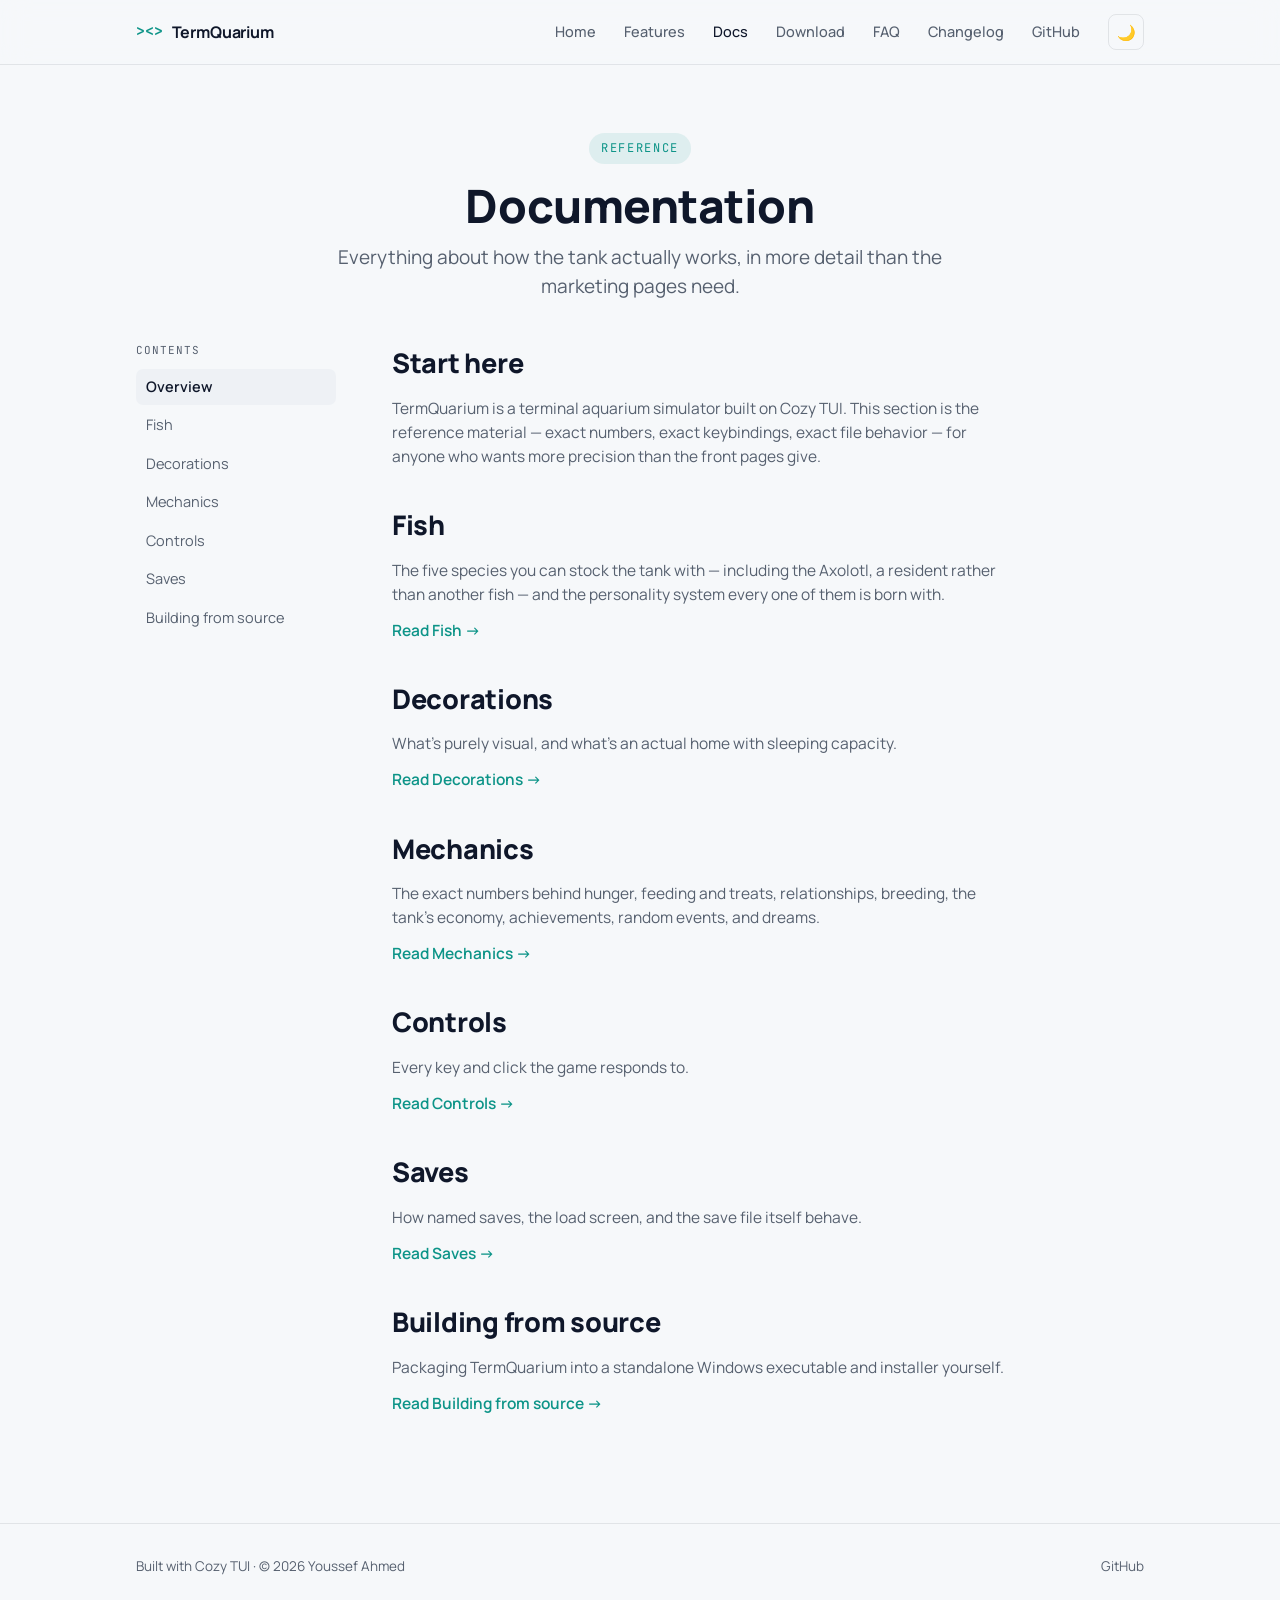
==== examples/aquarium/website/documentation/index.html @ ce991adc "feat(termquarium): cloud saves, forest exploration, ambience, and the docs site Aquarium example wor" ====
<!doctype html>
<html lang="en">
<head>
<meta charset="utf-8" />
<meta name="viewport" content="width=device-width, initial-scale=1" />
<title>Documentation — TermQuarium</title>
<meta name="description" content="Reference documentation for TermQuarium: species, decorations, mechanics, controls, saves, and building from source." />
<link rel="icon" href="data:image/svg+xml,%3Csvg xmlns='http://www.w3.org/2000/svg' viewBox='0 0 100 100'%3E%3Ctext y='.9em' font-size='90'%3E%F0%9F%90%A0%3C/text%3E%3C/svg%3E" />
<link rel="preconnect" href="https://fonts.googleapis.com" />
<link rel="preconnect" href="https://fonts.gstatic.com" crossorigin />
<link href="https://fonts.googleapis.com/css2?family=Manrope:wght@400;500;600;700;800&family=JetBrains+Mono:wght@400;500;600&display=swap" rel="stylesheet" />
<link rel="stylesheet" href="../styles.css" />
</head>
<body>

  <nav class="nav">
    <div class="wrap">
      <a class="logo" href="../index.html"><span class="glyph">&gt;&lt;&gt;</span>TermQuarium</a>
      <div class="nav-right">
        <div class="nav-links" id="navLinks">
          <a class="link" href="../index.html">Home</a>
          <a class="link" href="../features.html">Features</a>
          <a class="link" href="index.html" aria-current="page">Docs</a>
          <a class="link" href="../download.html">Download</a>
          <a class="link" href="../faq.html">FAQ</a>
          <a class="link" href="../changelog.html">Changelog</a>
          <a class="link" href="https://github.com/youssefahmed2017/TermQuarium">GitHub</a>
        </div>
        <div class="nav-actions">
          <button class="icon-btn" id="themeToggle" aria-label="Toggle day/night theme" title="Toggle day/night theme">🌙</button>
          <button class="icon-btn nav-toggle" id="navToggle" aria-label="Open menu" aria-expanded="false" aria-controls="navLinks">☰</button>
        </div>
      </div>
    </div>
  </nav>

  <header class="hero page-hero">
    <div class="wrap">
      <span class="eyebrow">Reference</span>
      <h1>Documentation</h1>
      <p class="lede">Everything about how the tank actually works, in more detail than the marketing pages need.</p>
    </div>
  </header>

  <main>
    <section class="tight">
      <div class="wrap">
        <div class="docs-shell">
          <nav class="docs-sidebar" aria-label="Documentation">
            <span class="kicker">Contents</span>
            <a href="index.html" aria-current="page">Overview</a>
            <a href="fish.html">Fish</a>
            <a href="decorations.html">Decorations</a>
            <a href="mechanics.html">Mechanics</a>
            <a href="controls.html">Controls</a>
            <a href="saves.html">Saves</a>
            <a href="building.html">Building from source</a>
          </nav>
          <div class="docs-content">
            <h2>Start here</h2>
            <p>TermQuarium is a terminal aquarium simulator built on Cozy TUI. This section is the reference material — exact numbers, exact keybindings, exact file behavior — for anyone who wants more precision than the front pages give.</p>

            <h2>Fish</h2>
            <p>The five species you can stock the tank with — including the Axolotl, a resident rather than another fish — and the personality system every one of them is born with.</p>
            <p><a href="fish.html" style="color:var(--accent);text-decoration:none;font-weight:600">Read Fish →</a></p>

            <h2>Decorations</h2>
            <p>What's purely visual, and what's an actual home with sleeping capacity.</p>
            <p><a href="decorations.html" style="color:var(--accent);text-decoration:none;font-weight:600">Read Decorations →</a></p>

            <h2>Mechanics</h2>
            <p>The exact numbers behind hunger, feeding and treats, relationships, breeding, the tank's economy, achievements, random events, and dreams.</p>
            <p><a href="mechanics.html" style="color:var(--accent);text-decoration:none;font-weight:600">Read Mechanics →</a></p>

            <h2>Controls</h2>
            <p>Every key and click the game responds to.</p>
            <p><a href="controls.html" style="color:var(--accent);text-decoration:none;font-weight:600">Read Controls →</a></p>

            <h2>Saves</h2>
            <p>How named saves, the load screen, and the save file itself behave.</p>
            <p><a href="saves.html" style="color:var(--accent);text-decoration:none;font-weight:600">Read Saves →</a></p>

            <h2>Building from source</h2>
            <p>Packaging TermQuarium into a standalone Windows executable and installer yourself.</p>
            <p><a href="building.html" style="color:var(--accent);text-decoration:none;font-weight:600">Read Building from source →</a></p>
          </div>
        </div>
      </div>
    </section>
  </main>

  <footer>
    <div class="wrap">
      <span>Built with <a href="https://github.com/youssefahmed2017/cozy_tui">Cozy TUI</a> · © 2026 Youssef Ahmed</span>
      <span><a href="https://github.com/youssefahmed2017/TermQuarium">GitHub</a></span>
    </div>
  </footer>

<script src="../script.js"></script>
</body>
</html>
---- examples/aquarium/website/styles.css ----
:root {
  --bg: #0a0e14;
  --surface: #11161f;
  --surface-2: #171d29;
  --border: rgba(148, 163, 184, 0.13);
  --border-strong: rgba(148, 163, 184, 0.24);
  --ink: #eef2f6;
  --ink-muted: #7c8798;
  --accent: #2dd4bf;
  --accent-ink: #04211d;
  --accent-soft: rgba(45, 212, 191, 0.14);
  --amber: #f5a623;
  --glow: rgba(45, 212, 191, 0.22);
}
@media (prefers-color-scheme: light) {
  :root {
    --bg: #f6f8fa;
    --surface: #ffffff;
    --surface-2: #eef1f5;
    --border: rgba(15, 23, 42, 0.09);
    --border-strong: rgba(15, 23, 42, 0.16);
    --ink: #0f172a;
    --ink-muted: #56606f;
    --accent: #0d9488;
    --accent-ink: #f0fdfa;
    --accent-soft: rgba(13, 148, 136, 0.1);
    --glow: rgba(13, 148, 136, 0.16);
  }
}
:root[data-theme="dark"] {
  --bg: #0a0e14; --surface: #11161f; --surface-2: #171d29;
  --border: rgba(148, 163, 184, 0.13); --border-strong: rgba(148, 163, 184, 0.24);
  --ink: #eef2f6; --ink-muted: #7c8798;
  --accent: #2dd4bf; --accent-ink: #04211d; --accent-soft: rgba(45, 212, 191, 0.14);
  --glow: rgba(45, 212, 191, 0.22);
}
:root[data-theme="light"] {
  --bg: #f6f8fa; --surface: #ffffff; --surface-2: #eef1f5;
  --border: rgba(15, 23, 42, 0.09); --border-strong: rgba(15, 23, 42, 0.16);
  --ink: #0f172a; --ink-muted: #56606f;
  --accent: #0d9488; --accent-ink: #f0fdfa; --accent-soft: rgba(13, 148, 136, 0.1);
  --glow: rgba(13, 148, 136, 0.16);
}

* { box-sizing: border-box; }
html { color-scheme: dark light; scroll-behavior: smooth; }
body {
  margin: 0;
  background: var(--bg);
  color: var(--ink);
  font-family: "Manrope", system-ui, sans-serif;
  font-size: 16px;
  line-height: 1.55;
  -webkit-font-smoothing: antialiased;
  transition: background 0.25s ease, color 0.25s ease;
  overflow-x: hidden;
}
.mono { font-family: "JetBrains Mono", ui-monospace, Menlo, Consolas, monospace; }
h1, h2, h3 { text-wrap: balance; margin: 0; letter-spacing: -0.01em; }
p { margin: 0; }
a { color: inherit; }
::selection { background: var(--accent); color: var(--accent-ink); }
:focus-visible { outline: 2px solid var(--accent); outline-offset: 3px; border-radius: 2px; }

.wrap { max-width: 1120px; margin: 0 auto; padding: 0 clamp(20px, 5vw, 56px); }

/* ---------------------------- nav ---------------------------- */
.nav {
  position: sticky; top: 0; z-index: 20;
  background: color-mix(in srgb, var(--bg) 82%, transparent);
  backdrop-filter: blur(14px);
  border-bottom: 1px solid var(--border);
}
.nav .wrap { display: flex; align-items: center; justify-content: space-between; height: 64px; position: relative; }
.logo { display: flex; align-items: center; gap: 9px; font-weight: 700; font-size: 16px; letter-spacing: -0.01em; text-decoration: none; color: var(--ink); }
.logo .glyph { font-family: "JetBrains Mono", monospace; color: var(--accent); font-size: 15px; }
.nav-right { display: flex; align-items: center; gap: clamp(16px, 2.6vw, 28px); }
.nav-links { display: flex; align-items: center; gap: clamp(16px, 2.6vw, 28px); font-size: 14.5px; }
.nav-links a.link { text-decoration: none; color: var(--ink-muted); font-weight: 500; white-space: nowrap; }
.nav-links a.link:hover, .nav-links a.link[aria-current="page"] { color: var(--ink); }
.nav-actions { display: flex; align-items: center; gap: 10px; flex: none; }
.icon-btn {
  font-family: inherit; background: none; border: 1px solid var(--border);
  color: var(--ink); border-radius: 8px; width: 36px; height: 36px;
  display: grid; place-items: center; cursor: pointer; font-size: 15px; flex: none;
}
.icon-btn:hover { border-color: var(--border-strong); }
.nav-toggle { display: none; font-size: 17px; }
.btn {
  font-family: "Manrope", sans-serif; font-weight: 700; font-size: 14.5px;
  text-decoration: none; padding: 10px 18px; border-radius: 8px;
  display: inline-flex; align-items: center; gap: 8px; border: 1px solid transparent;
  transition: transform 0.15s ease, filter 0.15s ease, border-color 0.15s ease;
}
.btn-primary { background: var(--accent); color: var(--accent-ink); }
.btn-primary:hover { filter: brightness(1.08); transform: translateY(-1px); }
.btn-ghost { border-color: var(--border-strong); color: var(--ink); }
.btn-ghost:hover { border-color: var(--accent); color: var(--accent); }

/* ---------------------------- hero ---------------------------- */
.hero { padding: clamp(64px, 10vw, 120px) 0 clamp(48px, 7vw, 84px); text-align: center; }
.hero.page-hero { padding: clamp(44px, 6vw, 68px) 0 clamp(28px, 4vw, 40px); }
.eyebrow {
  font-family: "JetBrains Mono", monospace; text-transform: uppercase; letter-spacing: 0.14em;
  font-size: 12px; color: var(--accent); margin-bottom: 18px; display: inline-flex;
  align-items: center; gap: 8px; background: var(--accent-soft); padding: 6px 12px; border-radius: 999px;
}
.hero h1 {
  font-size: clamp(38px, 6.4vw, 68px); font-weight: 800; line-height: 1.03;
  max-width: 18ch; margin: 0 auto 20px;
}
.hero.page-hero h1 { font-size: clamp(30px, 4.4vw, 46px); max-width: 22ch; margin-bottom: 14px; }
.hero h1 .accent-text { color: var(--accent); }
.hero p.lede { font-size: clamp(16px, 2vw, 19px); color: var(--ink-muted); max-width: 52ch; margin: 0 auto 34px; }
.hero.page-hero p.lede { margin-bottom: 0; }
.cta-row { display: flex; flex-wrap: wrap; gap: 14px; justify-content: center; margin-bottom: clamp(48px, 8vw, 76px); }
.cta-row .btn { padding: 13px 24px; font-size: 15px; }

/* ---- terminal-chrome panel, reused for code/shell snippets ---- */
.plate-frame {
  position: relative;
  background: var(--surface);
  border: 1px solid var(--border-strong);
  border-radius: 14px;
  box-shadow: 0 40px 80px -30px rgba(0, 0, 0, 0.55);
  overflow: hidden;
  text-align: left;
  max-width: 860px;
  margin: 0 auto;
}
.plate-titlebar {
  display: flex; align-items: center; gap: 10px; padding: 11px 18px;
  border-bottom: 1px solid var(--border); background: var(--surface-2);
}
.plate-titlebar .tab {
  font-family: "JetBrains Mono", monospace; font-size: 12px; color: var(--ink-muted);
  display: flex; align-items: center; gap: 7px;
}
.plate-titlebar .tab .led { width: 6px; height: 6px; border-radius: 50%; background: var(--accent); box-shadow: 0 0 6px var(--glow); }
.plate-titlebar .status { margin-left: auto; font-family: "JetBrains Mono", monospace; font-size: 11.5px; color: var(--ink-muted); }
.tank {
  font-family: "JetBrains Mono", monospace; font-size: 13px; line-height: 1.55;
  padding: 20px 22px 22px; color: #b9c4d6; overflow-x: auto; white-space: pre;
  position: relative; min-height: 240px;
}
.plant { color: #57a869; }
.rock { color: #6b7385; }
.castle-roof { color: #d3a24a; }
.goldfish { color: #ecc24c; }
.angelfish { color: var(--accent); }
.betta { color: #e2685f; }

/* ---------------------------- sections ---------------------------- */
section { padding: clamp(56px, 8vw, 96px) 0; }
section.tight { padding-top: 0; }
.section-head { max-width: 56ch; margin-bottom: clamp(32px, 5vw, 52px); }
.section-head .eyebrow { background: none; padding: 0; }
.section-head h2 { font-size: clamp(26px, 3.2vw, 34px); font-weight: 800; margin-top: 10px; }
.section-head p { color: var(--ink-muted); margin-top: 10px; font-size: 15.5px; }

/* ---- feature rows ---- */
.feature-list { display: grid; gap: 0; }
.feature {
  display: grid; grid-template-columns: 160px 1fr; gap: 28px;
  padding: 26px 0; border-top: 1px solid var(--border);
}
.feature:last-child { border-bottom: 1px solid var(--border); }
.feature .tag {
  font-family: "JetBrains Mono", monospace; font-size: 12px; text-transform: uppercase;
  letter-spacing: 0.09em; color: var(--accent); padding-top: 4px;
}
.feature h3 { font-size: 18.5px; font-weight: 700; margin-bottom: 7px; }
.feature p { color: var(--ink-muted); font-size: 15px; max-width: 60ch; }

/* ---- card grid (species / decorations) ---- */
.card-grid { display: grid; grid-template-columns: repeat(auto-fit, minmax(210px, 1fr)); gap: 1px; background: var(--border); border: 1px solid var(--border); border-radius: 12px; overflow: hidden; }
.card-grid .card { background: var(--surface); padding: 26px 22px; display: flex; flex-direction: column; gap: 8px; }
.card-grid .card .glyph { font-family: "JetBrains Mono", monospace; font-size: 24px; }
.card-grid .card h3 { font-size: 17px; font-weight: 700; }
.card-grid .card p { font-size: 14px; color: var(--ink-muted); }
.card-grid .card .price { font-family: "JetBrains Mono", monospace; font-size: 12px; color: var(--ink-muted); margin-top: auto; padding-top: 8px; }

.note-card {
  border: 1px dashed var(--border-strong); border-radius: 12px; padding: 18px 22px;
  color: var(--ink-muted); font-size: 14.5px; margin-top: 28px;
}
.note-card b { color: var(--ink); }

/* ---- home teaser grid ---- */
.teaser-grid { display: grid; grid-template-columns: repeat(auto-fit, minmax(220px, 1fr)); gap: 16px; }
.teaser-card {
  background: var(--surface); border: 1px solid var(--border); border-radius: 12px;
  padding: 22px; text-decoration: none; color: var(--ink);
  transition: border-color 0.15s ease, transform 0.15s ease;
  display: flex; flex-direction: column; gap: 6px;
}
.teaser-card:hover { border-color: var(--border-strong); transform: translateY(-2px); }
.teaser-card .tag { font-family: "JetBrains Mono", monospace; font-size: 11.5px; text-transform: uppercase; letter-spacing: 0.09em; color: var(--accent); }
.teaser-card h3 { font-size: 16.5px; font-weight: 700; }
.teaser-card p { font-size: 14px; color: var(--ink-muted); }


/* ---- documentation shell (sidebar + content) ---- */
.docs-shell { display: grid; grid-template-columns: 200px 1fr; gap: clamp(28px, 5vw, 56px); align-items: start; }
.docs-sidebar { position: sticky; top: 84px; display: flex; flex-direction: column; gap: 2px; }
.docs-sidebar .kicker { font-family: "JetBrains Mono", monospace; font-size: 11px; text-transform: uppercase; letter-spacing: 0.09em; color: var(--ink-muted); margin-bottom: 8px; }
.docs-sidebar a { text-decoration: none; color: var(--ink-muted); font-size: 14.5px; padding: 7px 10px; border-radius: 7px; }
.docs-sidebar a:hover { color: var(--ink); background: var(--surface); }
.docs-sidebar a[aria-current="page"] { color: var(--ink); background: var(--surface-2); font-weight: 600; }
.docs-content h2 { font-size: clamp(22px, 2.6vw, 27px); font-weight: 800; margin: 36px 0 12px; }
.docs-content h2:first-child { margin-top: 0; }
.docs-content p { color: var(--ink-muted); font-size: 15.5px; margin-bottom: 12px; max-width: 68ch; }
.docs-content ul, .docs-content ol { color: var(--ink-muted); font-size: 15px; max-width: 68ch; padding-left: 20px; margin-bottom: 12px; }
.docs-content li { margin-bottom: 6px; }
.docs-content table { border-collapse: collapse; width: 100%; margin: 8px 0 20px; font-size: 14.5px; }
.docs-content th, .docs-content td { text-align: left; padding: 9px 14px; border-bottom: 1px solid var(--border); }
.docs-content th { color: var(--ink-muted); font-weight: 600; font-family: "JetBrains Mono", monospace; font-size: 12px; text-transform: uppercase; letter-spacing: 0.06em; }
.docs-content kbd { font-family: "JetBrains Mono", monospace; font-size: 12.5px; background: var(--surface-2); border: 1px solid var(--border-strong); border-radius: 5px; padding: 2px 7px; color: var(--ink); }
.docs-table-wrap { overflow-x: auto; }
@media (max-width: 760px) {
  .docs-shell { grid-template-columns: 1fr; }
  .docs-sidebar { position: static; flex-direction: row; flex-wrap: wrap; }
}

/* ---- FAQ ---- */
.faq-list { display: grid; gap: 1px; background: var(--border); border: 1px solid var(--border); border-radius: 12px; overflow: hidden; }
.faq-item { background: var(--surface); padding: 20px 24px; }
.faq-item h3 { font-size: 15.5px; font-weight: 700; margin-bottom: 6px; }
.faq-item p { font-size: 14.5px; color: var(--ink-muted); }

/* ---- Changelog ---- */
.changelog-entry { border-top: 1px solid var(--border); padding: 28px 0; }
.changelog-entry:last-child { border-bottom: 1px solid var(--border); }
.changelog-head { display: flex; align-items: baseline; gap: 12px; margin-bottom: 14px; flex-wrap: wrap; }
.changelog-version { font-family: "JetBrains Mono", monospace; font-weight: 600; font-size: 15px; }
.changelog-date { font-size: 13px; color: var(--ink-muted); }
.changelog-group { margin-bottom: 12px; }
.changelog-group:last-child { margin-bottom: 0; }
.changelog-group .kind { font-family: "JetBrains Mono", monospace; font-size: 11.5px; text-transform: uppercase; letter-spacing: 0.09em; color: var(--accent); margin-bottom: 6px; display: block; }
.changelog-group ul { margin: 0; padding-left: 18px; color: var(--ink-muted); font-size: 14.5px; }
.changelog-group li { margin-bottom: 4px; }
.changelog-badge {
  font-family: "JetBrains Mono", monospace; font-size: 10.5px; text-transform: uppercase;
  letter-spacing: 0.08em; color: var(--ink-muted); background: var(--surface-2);
  border: 1px dashed var(--border-strong); border-radius: 999px; padding: 3px 10px;
}
.changelog-entry.is-planned .changelog-group .kind { color: var(--ink-muted); }

/* ---- download ---- */
.download {
  background: linear-gradient(160deg, var(--surface), var(--surface-2));
  border: 1px solid var(--border-strong); border-radius: 16px;
  padding: clamp(36px, 5vw, 56px); display: grid; grid-template-columns: 1.2fr 1fr; gap: 36px; align-items: center;
}
.download h2 { font-size: clamp(24px, 3vw, 30px); font-weight: 800; margin-bottom: 12px; }
.download p { color: var(--ink-muted); font-size: 15.5px; max-width: 46ch; }
.req-row { display: flex; flex-wrap: wrap; gap: 10px 20px; margin-top: 22px; font-family: "JetBrains Mono", monospace; font-size: 12.5px; color: var(--ink-muted); }
.req-row span { display: flex; align-items: center; gap: 7px; }
.req-row span::before { content: ""; width: 5px; height: 5px; border-radius: 50%; background: var(--accent); }
.download-actions { display: flex; flex-direction: column; gap: 12px; }
.download-actions .btn { justify-content: center; padding: 14px 22px; font-size: 15px; }
.filesize { font-size: 12px; color: var(--ink-muted); text-align: center; font-family: "JetBrains Mono", monospace; }

footer { border-top: 1px solid var(--border); padding: 32px 0 44px; }
footer .wrap { display: flex; flex-wrap: wrap; gap: 16px; align-items: center; justify-content: space-between; font-size: 13.5px; color: var(--ink-muted); }
footer a { color: var(--ink-muted); text-decoration: none; }
footer a:hover { color: var(--accent); }

@media (max-width: 760px) {
  .download { grid-template-columns: 1fr; }
  .vignette-section .wrap { grid-template-columns: 1fr; }
  .feature { grid-template-columns: 1fr; gap: 6px; }

  .nav-toggle { display: grid; }
  .nav-links { display: none; }
  .nav.is-open .nav-links {
    display: flex; flex-direction: column; align-items: stretch; gap: 2px;
    position: absolute; top: 64px; left: 0; right: 0;
    background: var(--surface); border-bottom: 1px solid var(--border);
    padding: 8px 20px 18px;
    box-shadow: 0 24px 40px -24px rgba(0, 0, 0, 0.45);
  }
  .nav.is-open .nav-links .link { display: block; padding: 10px 2px; }
}
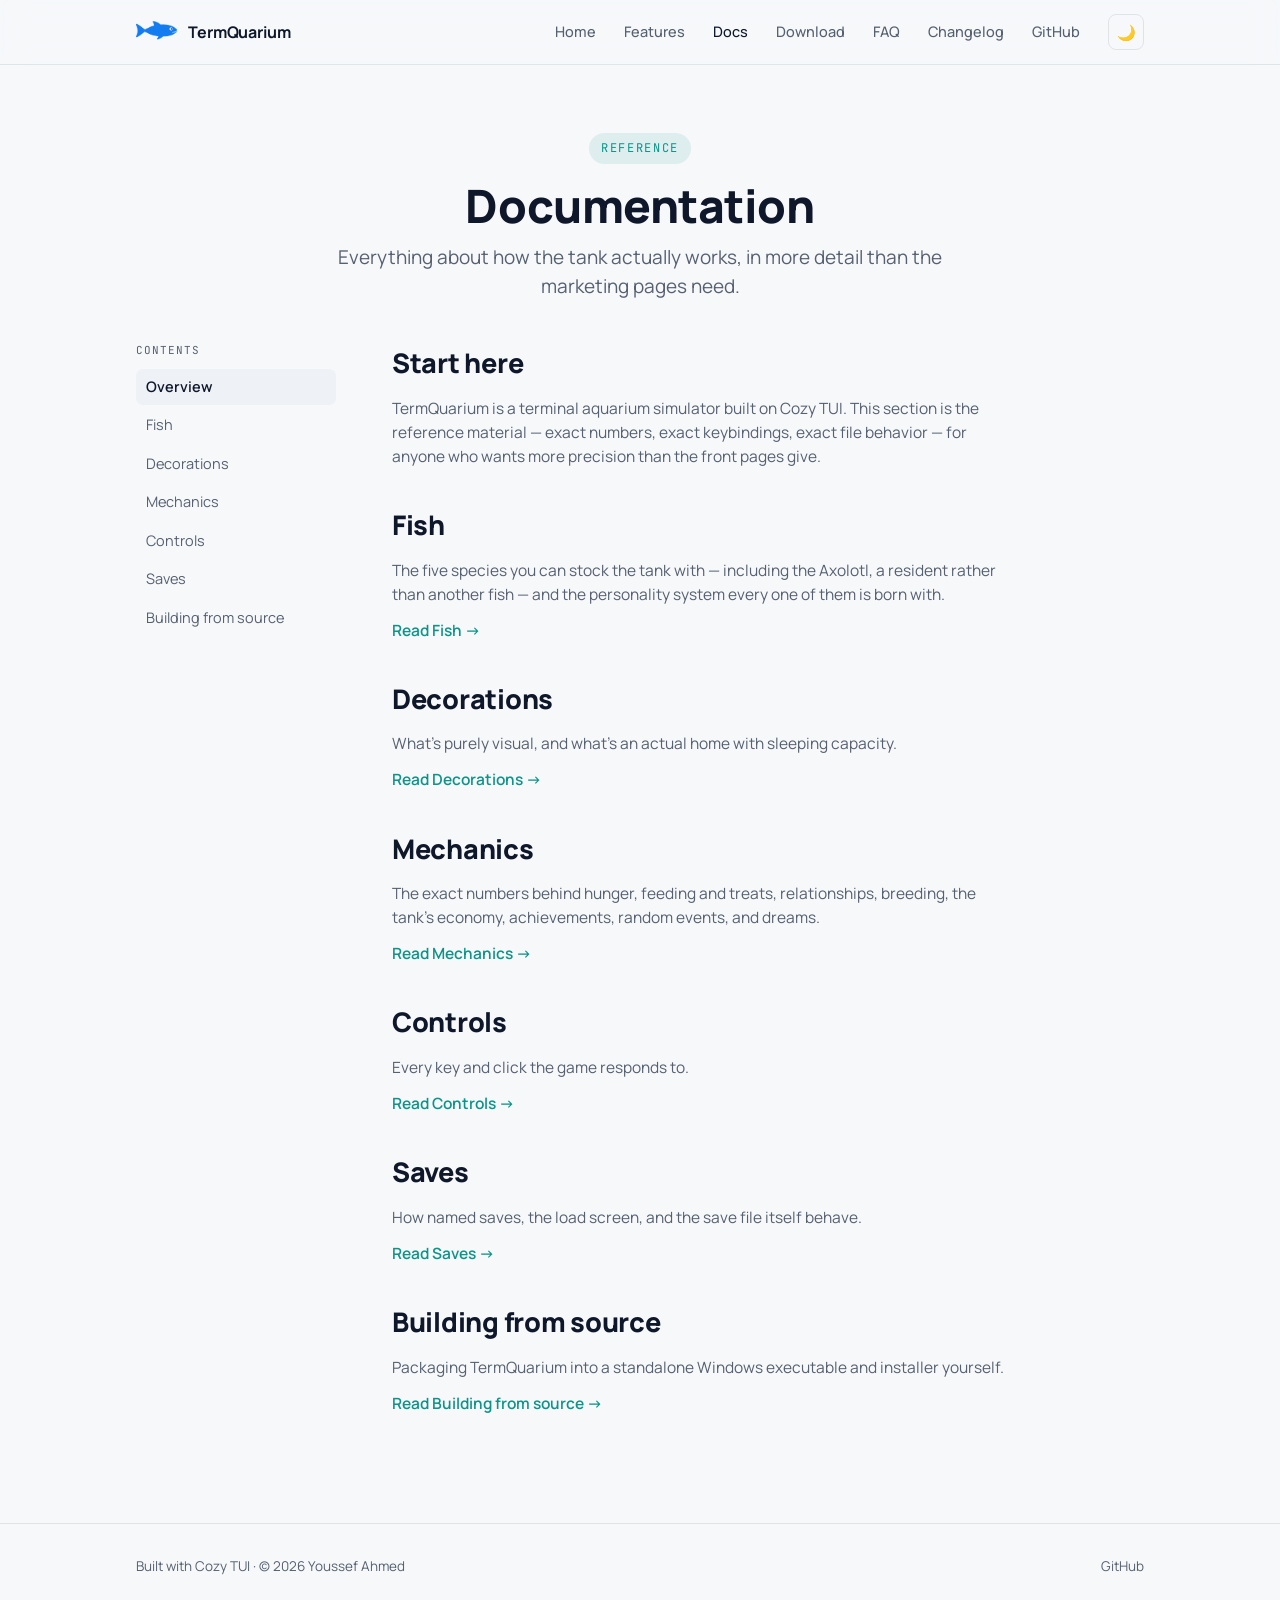
==== commit f0f12471: "Add TermQuarium's Birthday System, sound, and console rewrite; sync website Mirrors the aquarium sta" ====
--- a/examples/aquarium/website/documentation/index.html
+++ b/examples/aquarium/website/documentation/index.html
@@ -1,101 +1,103 @@
-<!doctype html>
-<html lang="en">
-<head>
-<meta charset="utf-8" />
-<meta name="viewport" content="width=device-width, initial-scale=1" />
-<title>Documentation — TermQuarium</title>
-<meta name="description" content="Reference documentation for TermQuarium: species, decorations, mechanics, controls, saves, and building from source." />
-<link rel="icon" href="data:image/svg+xml,%3Csvg xmlns='http://www.w3.org/2000/svg' viewBox='0 0 100 100'%3E%3Ctext y='.9em' font-size='90'%3E%F0%9F%90%A0%3C/text%3E%3C/svg%3E" />
-<link rel="preconnect" href="https://fonts.googleapis.com" />
-<link rel="preconnect" href="https://fonts.gstatic.com" crossorigin />
-<link href="https://fonts.googleapis.com/css2?family=Manrope:wght@400;500;600;700;800&family=JetBrains+Mono:wght@400;500;600&display=swap" rel="stylesheet" />
-<link rel="stylesheet" href="../styles.css" />
-</head>
-<body>
-
-  <nav class="nav">
-    <div class="wrap">
-      <a class="logo" href="../index.html"><span class="glyph">&gt;&lt;&gt;</span>TermQuarium</a>
-      <div class="nav-right">
-        <div class="nav-links" id="navLinks">
-          <a class="link" href="../index.html">Home</a>
-          <a class="link" href="../features.html">Features</a>
-          <a class="link" href="index.html" aria-current="page">Docs</a>
-          <a class="link" href="../download.html">Download</a>
-          <a class="link" href="../faq.html">FAQ</a>
-          <a class="link" href="../changelog.html">Changelog</a>
-          <a class="link" href="https://github.com/youssefahmed2017/TermQuarium">GitHub</a>
-        </div>
-        <div class="nav-actions">
-          <button class="icon-btn" id="themeToggle" aria-label="Toggle day/night theme" title="Toggle day/night theme">🌙</button>
-          <button class="icon-btn nav-toggle" id="navToggle" aria-label="Open menu" aria-expanded="false" aria-controls="navLinks">☰</button>
-        </div>
-      </div>
-    </div>
-  </nav>
-
-  <header class="hero page-hero">
-    <div class="wrap">
-      <span class="eyebrow">Reference</span>
-      <h1>Documentation</h1>
-      <p class="lede">Everything about how the tank actually works, in more detail than the marketing pages need.</p>
-    </div>
-  </header>
-
-  <main>
-    <section class="tight">
-      <div class="wrap">
-        <div class="docs-shell">
-          <nav class="docs-sidebar" aria-label="Documentation">
-            <span class="kicker">Contents</span>
-            <a href="index.html" aria-current="page">Overview</a>
-            <a href="fish.html">Fish</a>
-            <a href="decorations.html">Decorations</a>
-            <a href="mechanics.html">Mechanics</a>
-            <a href="controls.html">Controls</a>
-            <a href="saves.html">Saves</a>
-            <a href="building.html">Building from source</a>
-          </nav>
-          <div class="docs-content">
-            <h2>Start here</h2>
-            <p>TermQuarium is a terminal aquarium simulator built on Cozy TUI. This section is the reference material — exact numbers, exact keybindings, exact file behavior — for anyone who wants more precision than the front pages give.</p>
-
-            <h2>Fish</h2>
-            <p>The five species you can stock the tank with — including the Axolotl, a resident rather than another fish — and the personality system every one of them is born with.</p>
-            <p><a href="fish.html" style="color:var(--accent);text-decoration:none;font-weight:600">Read Fish →</a></p>
-
-            <h2>Decorations</h2>
-            <p>What's purely visual, and what's an actual home with sleeping capacity.</p>
-            <p><a href="decorations.html" style="color:var(--accent);text-decoration:none;font-weight:600">Read Decorations →</a></p>
-
-            <h2>Mechanics</h2>
-            <p>The exact numbers behind hunger, feeding and treats, relationships, breeding, the tank's economy, achievements, random events, and dreams.</p>
-            <p><a href="mechanics.html" style="color:var(--accent);text-decoration:none;font-weight:600">Read Mechanics →</a></p>
-
-            <h2>Controls</h2>
-            <p>Every key and click the game responds to.</p>
-            <p><a href="controls.html" style="color:var(--accent);text-decoration:none;font-weight:600">Read Controls →</a></p>
-
-            <h2>Saves</h2>
-            <p>How named saves, the load screen, and the save file itself behave.</p>
-            <p><a href="saves.html" style="color:var(--accent);text-decoration:none;font-weight:600">Read Saves →</a></p>
-
-            <h2>Building from source</h2>
-            <p>Packaging TermQuarium into a standalone Windows executable and installer yourself.</p>
-            <p><a href="building.html" style="color:var(--accent);text-decoration:none;font-weight:600">Read Building from source →</a></p>
-          </div>
-        </div>
-      </div>
-    </section>
-  </main>
-
-  <footer>
-    <div class="wrap">
-      <span>Built with <a href="https://github.com/youssefahmed2017/cozy_tui">Cozy TUI</a> · © 2026 Youssef Ahmed</span>
-      <span><a href="https://github.com/youssefahmed2017/TermQuarium">GitHub</a></span>
-    </div>
-  </footer>
-
-<script src="../script.js"></script>
-</body>
-</html>
+<!doctype html>
+<html lang="en">
+<head>
+<meta charset="utf-8" />
+<meta name="viewport" content="width=device-width, initial-scale=1" />
+<title>Documentation — TermQuarium</title>
+<meta name="description" content="Reference documentation for TermQuarium: species, decorations, mechanics, controls, saves, and building from source." />
+<link rel="icon" type="image/x-icon" href="../favicon.ico" />
+<link rel="icon" type="image/png" sizes="32x32" href="../assets/favicon-32.png" />
+<link rel="apple-touch-icon" href="../assets/apple-touch-icon.png" />
+<link rel="preconnect" href="https://fonts.googleapis.com" />
+<link rel="preconnect" href="https://fonts.gstatic.com" crossorigin />
+<link href="https://fonts.googleapis.com/css2?family=Manrope:wght@400;500;600;700;800&family=JetBrains+Mono:wght@400;500;600&display=swap" rel="stylesheet" />
+<link rel="stylesheet" href="../styles.css" />
+</head>
+<body>
+
+  <nav class="nav">
+    <div class="wrap">
+      <a class="logo" href="../index.html"><img class="logo-mark" src="../assets/logo.png" alt="" width="44" height="22">TermQuarium</a>
+      <div class="nav-right">
+        <div class="nav-links" id="navLinks">
+          <a class="link" href="../index.html">Home</a>
+          <a class="link" href="../features.html">Features</a>
+          <a class="link" href="index.html" aria-current="page">Docs</a>
+          <a class="link" href="../download.html">Download</a>
+          <a class="link" href="../faq.html">FAQ</a>
+          <a class="link" href="../changelog.html">Changelog</a>
+          <a class="link" href="https://github.com/youssefahmed2017/TermQuarium">GitHub</a>
+        </div>
+        <div class="nav-actions">
+          <button class="icon-btn" id="themeToggle" aria-label="Toggle day/night theme" title="Toggle day/night theme">🌙</button>
+          <button class="icon-btn nav-toggle" id="navToggle" aria-label="Open menu" aria-expanded="false" aria-controls="navLinks">☰</button>
+        </div>
+      </div>
+    </div>
+  </nav>
+
+  <header class="hero page-hero">
+    <div class="wrap">
+      <span class="eyebrow">Reference</span>
+      <h1>Documentation</h1>
+      <p class="lede">Everything about how the tank actually works, in more detail than the marketing pages need.</p>
+    </div>
+  </header>
+
+  <main>
+    <section class="tight">
+      <div class="wrap">
+        <div class="docs-shell">
+          <nav class="docs-sidebar" aria-label="Documentation">
+            <span class="kicker">Contents</span>
+            <a href="index.html" aria-current="page">Overview</a>
+            <a href="fish.html">Fish</a>
+            <a href="decorations.html">Decorations</a>
+            <a href="mechanics.html">Mechanics</a>
+            <a href="controls.html">Controls</a>
+            <a href="saves.html">Saves</a>
+            <a href="building.html">Building from source</a>
+          </nav>
+          <div class="docs-content">
+            <h2>Start here</h2>
+            <p>TermQuarium is a terminal aquarium simulator built on Cozy TUI. This section is the reference material — exact numbers, exact keybindings, exact file behavior — for anyone who wants more precision than the front pages give.</p>
+
+            <h2>Fish</h2>
+            <p>The five species you can stock the tank with — including the Axolotl, a resident rather than another fish — and the personality system every one of them is born with.</p>
+            <p><a href="fish.html" style="color:var(--accent);text-decoration:none;font-weight:600">Read Fish →</a></p>
+
+            <h2>Decorations</h2>
+            <p>What's purely visual, and what's an actual home with sleeping capacity.</p>
+            <p><a href="decorations.html" style="color:var(--accent);text-decoration:none;font-weight:600">Read Decorations →</a></p>
+
+            <h2>Mechanics</h2>
+            <p>The exact numbers behind hunger, feeding and treats, relationships, breeding, the tank's economy, achievements, random events, and dreams.</p>
+            <p><a href="mechanics.html" style="color:var(--accent);text-decoration:none;font-weight:600">Read Mechanics →</a></p>
+
+            <h2>Controls</h2>
+            <p>Every key and click the game responds to.</p>
+            <p><a href="controls.html" style="color:var(--accent);text-decoration:none;font-weight:600">Read Controls →</a></p>
+
+            <h2>Saves</h2>
+            <p>How named saves, the load screen, and the save file itself behave.</p>
+            <p><a href="saves.html" style="color:var(--accent);text-decoration:none;font-weight:600">Read Saves →</a></p>
+
+            <h2>Building from source</h2>
+            <p>Packaging TermQuarium into a standalone Windows executable and installer yourself.</p>
+            <p><a href="building.html" style="color:var(--accent);text-decoration:none;font-weight:600">Read Building from source →</a></p>
+          </div>
+        </div>
+      </div>
+    </section>
+  </main>
+
+  <footer>
+    <div class="wrap">
+      <span>Built with <a href="https://github.com/youssefahmed2017/cozy_tui">Cozy TUI</a> · © 2026 Youssef Ahmed</span>
+      <span><a href="https://github.com/youssefahmed2017/TermQuarium">GitHub</a></span>
+    </div>
+  </footer>
+
+<script src="../script.js"></script>
+</body>
+</html>
--- a/examples/aquarium/website/styles.css
+++ b/examples/aquarium/website/styles.css
@@ -74,6 +74,7 @@
 .nav .wrap { display: flex; align-items: center; justify-content: space-between; height: 64px; position: relative; }
 .logo { display: flex; align-items: center; gap: 9px; font-weight: 700; font-size: 16px; letter-spacing: -0.01em; text-decoration: none; color: var(--ink); }
 .logo .glyph { font-family: "JetBrains Mono", monospace; color: var(--accent); font-size: 15px; }
+.logo-mark { height: 22px; width: auto; display: block; }
 .nav-right { display: flex; align-items: center; gap: clamp(16px, 2.6vw, 28px); }
 .nav-links { display: flex; align-items: center; gap: clamp(16px, 2.6vw, 28px); font-size: 14.5px; }
 .nav-links a.link { text-decoration: none; color: var(--ink-muted); font-weight: 500; white-space: nowrap; }
@@ -234,6 +235,8 @@
 .changelog-head { display: flex; align-items: baseline; gap: 12px; margin-bottom: 14px; flex-wrap: wrap; }
 .changelog-version { font-family: "JetBrains Mono", monospace; font-weight: 600; font-size: 15px; }
 .changelog-date { font-size: 13px; color: var(--ink-muted); }
+.changelog-download { margin-left: auto; font-size: 13px; font-weight: 600; color: var(--accent); text-decoration: none; white-space: nowrap; }
+.changelog-download:hover { text-decoration: underline; }
 .changelog-group { margin-bottom: 12px; }
 .changelog-group:last-child { margin-bottom: 0; }
 .changelog-group .kind { font-family: "JetBrains Mono", monospace; font-size: 11.5px; text-transform: uppercase; letter-spacing: 0.09em; color: var(--accent); margin-bottom: 6px; display: block; }
